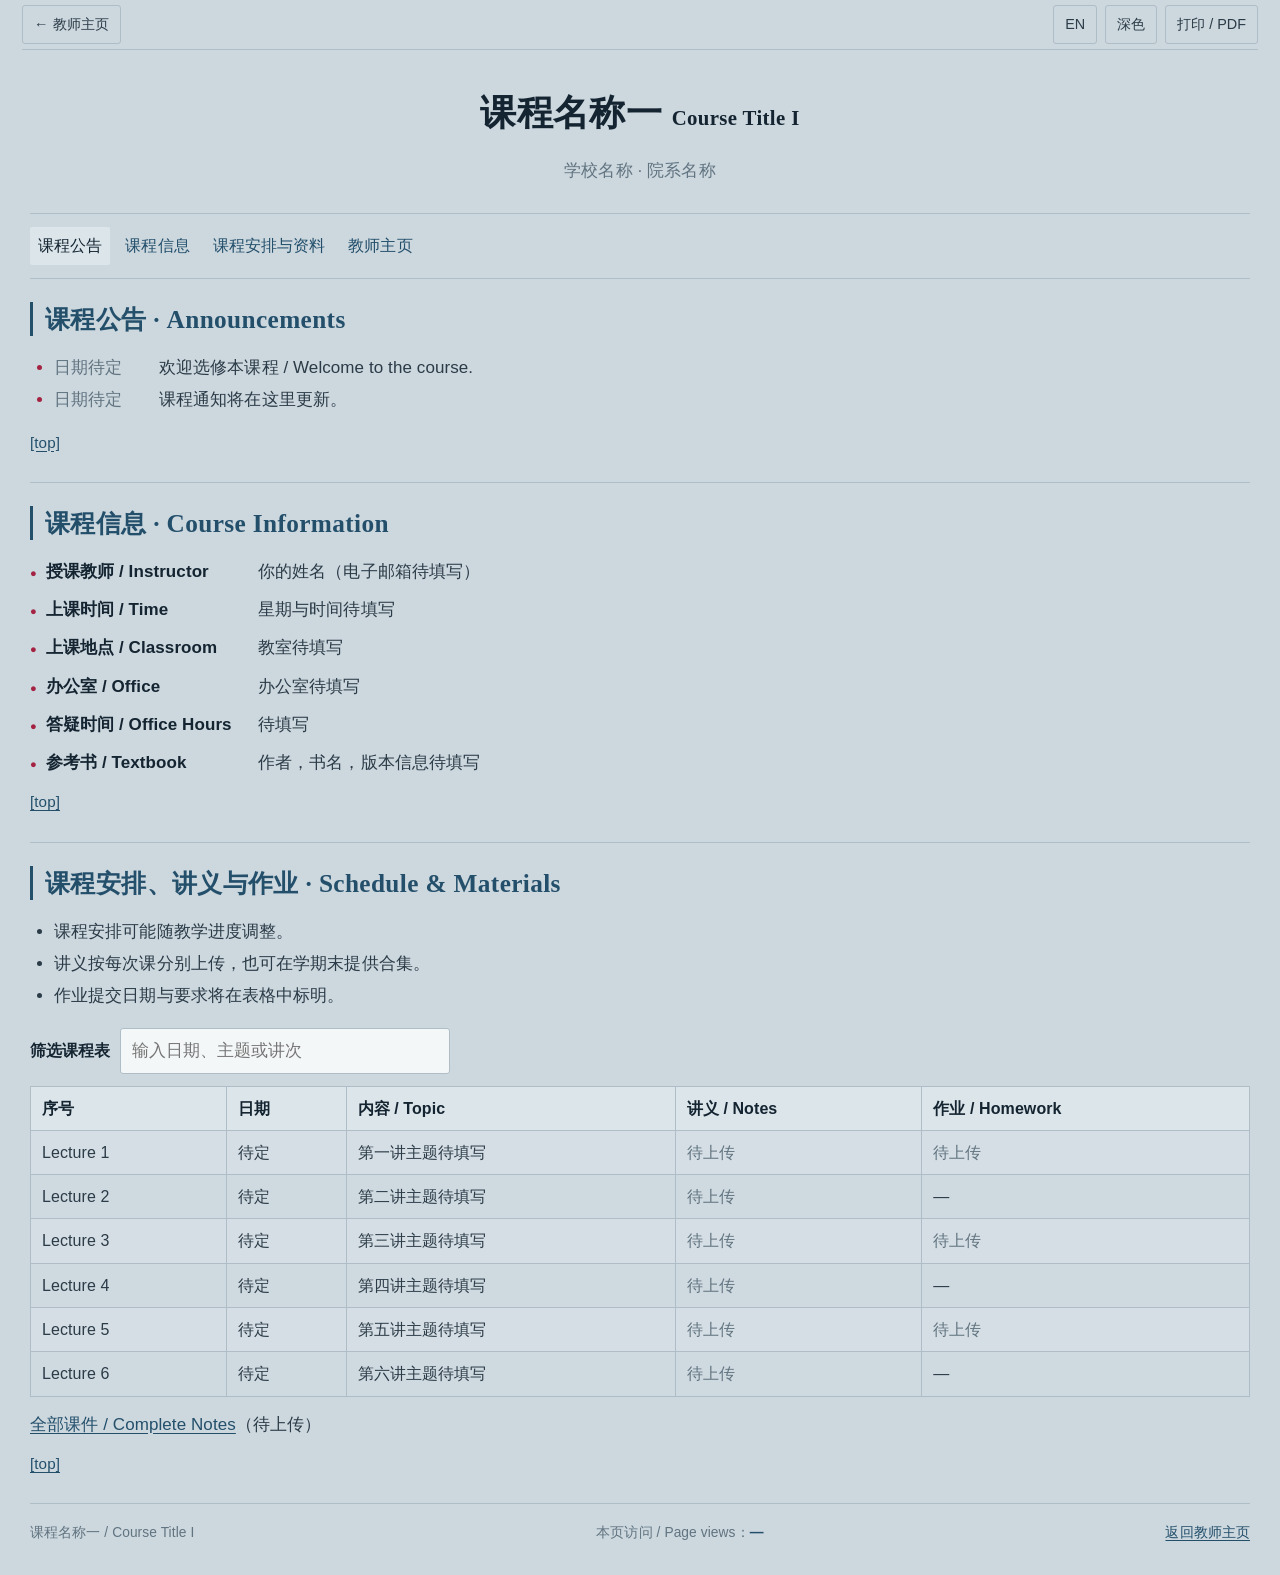
==== course-01.html @ 05a1bcad "Add academic and teaching website" ====
<!doctype html>
<html lang="zh-CN">
<head>
  <meta charset="utf-8">
  <meta name="viewport" content="width=device-width, initial-scale=1">
  <meta name="description" content="课程一：课程公告、课程信息、讲义与作业。">
  <title>课程名称一｜课程主页</title>
  <link rel="stylesheet" href="style.css">
  <link rel="icon" type="image/svg+xml" href="data:image/svg+xml,%3Csvg xmlns='http://www.w3.org/2000/svg' viewBox='0 0 32 32'%3E%3Crect width='32' height='32' rx='4' fill='%23365f7a'/%3E%3Ctext x='16' y='23' text-anchor='middle' font-size='23' fill='white'%3E课%3C/text%3E%3C/svg%3E">
  <script src="https://cdn.busuanzi.cc/busuanzi/3.6.9/busuanzi.min.js" defer></script>
  <script src="site.js" defer></script>
</head>
<body>
  <a class="skip" href="#main">跳转至正文</a>
  <main class="site course-site" id="main">
    <div class="utility-bar" aria-label="页面工具">
      <a class="utility-home" href="index.html#teaching">← <span data-zh="教师主页" data-en="Faculty home">教师主页</span></a>
      <span class="utility-spacer"></span>
      <button type="button" data-action="language" aria-label="切换中英文">EN</button>
      <button type="button" data-action="theme" aria-label="切换深浅主题">深色</button>
      <button type="button" data-action="print" data-zh="打印 / PDF" data-en="Print / PDF">打印 / PDF</button>
    </div>
    <header class="course-header" id="top">
      <h1>课程名称一 <span>Course Title I</span></h1>
      <h2>学校名称 · 院系名称</h2>
    </header>

    <nav class="course-nav" aria-label="课程导航" data-section-nav>
      <a href="#announcements" data-zh="课程公告" data-en="Announcements">课程公告</a>
      <a href="#information" data-zh="课程信息" data-en="Course Information">课程信息</a>
      <a href="#schedule" data-zh="课程安排与资料" data-en="Schedule & Materials">课程安排与资料</a>
      <a href="index.html#teaching" data-zh="教师主页" data-en="Faculty Home">教师主页</a>
    </nav>

    <section class="course-section" id="announcements">
      <h2 data-zh="课程公告 · Announcements" data-en="Announcements">课程公告 <span>Announcements</span></h2>
      <ul class="notice-list">
        <li><time>日期待定</time>欢迎选修本课程 / Welcome to the course.</li>
        <li><time>日期待定</time>课程通知将在这里更新。</li>
      </ul>
      <a class="top-link" href="#top">[top]</a>
    </section>

    <section class="course-section" id="information">
      <h2 data-zh="课程信息 · Course Information" data-en="Course Information">课程信息 <span>Course Information</span></h2>
      <dl class="course-info">
        <div><dt>授课教师 / Instructor</dt><dd>你的姓名（电子邮箱待填写）</dd></div>
        <div><dt>上课时间 / Time</dt><dd>星期与时间待填写</dd></div>
        <div><dt>上课地点 / Classroom</dt><dd>教室待填写</dd></div>
        <div><dt>办公室 / Office</dt><dd>办公室待填写</dd></div>
        <div><dt>答疑时间 / Office Hours</dt><dd>待填写</dd></div>
        <div><dt>参考书 / Textbook</dt><dd>作者，书名，版本信息待填写</dd></div>
      </dl>
      <a class="top-link" href="#top">[top]</a>
    </section>

    <section class="course-section" id="schedule">
      <h2 data-zh="课程安排、讲义与作业 · Schedule & Materials" data-en="Schedule, Notes & Assignments">课程安排、讲义与作业 <span>Schedule, Notes &amp; Assignments</span></h2>
      <ul class="course-notes">
        <li>课程安排可能随教学进度调整。</li>
        <li>讲义按每次课分别上传，也可在学期末提供合集。</li>
        <li>作业提交日期与要求将在表格中标明。</li>
      </ul>
      <div class="schedule-tools">
        <label for="course-filter-1" data-zh="筛选课程表" data-en="Filter schedule">筛选课程表</label>
        <input id="course-filter-1" type="search" data-course-filter placeholder="输入日期、主题或讲次" aria-label="筛选课程表">
        <span class="filter-count" data-filter-count aria-live="polite"></span>
      </div>
      <div class="table-wrap">
        <table>
          <thead><tr><th>序号</th><th>日期</th><th>内容 / Topic</th><th>讲义 / Notes</th><th>作业 / Homework</th></tr></thead>
          <tbody>
            <tr><td>Lecture 1</td><td>待定</td><td>第一讲主题待填写</td><td><span>待上传</span></td><td><span>待上传</span></td></tr>
            <tr><td>Lecture 2</td><td>待定</td><td>第二讲主题待填写</td><td><span>待上传</span></td><td>—</td></tr>
            <tr><td>Lecture 3</td><td>待定</td><td>第三讲主题待填写</td><td><span>待上传</span></td><td><span>待上传</span></td></tr>
            <tr><td>Lecture 4</td><td>待定</td><td>第四讲主题待填写</td><td><span>待上传</span></td><td>—</td></tr>
            <tr><td>Lecture 5</td><td>待定</td><td>第五讲主题待填写</td><td><span>待上传</span></td><td><span>待上传</span></td></tr>
            <tr><td>Lecture 6</td><td>待定</td><td>第六讲主题待填写</td><td><span>待上传</span></td><td>—</td></tr>
          </tbody>
        </table>
      </div>
      <p class="course-download"><a href="#schedule">全部课件 / Complete Notes</a>（待上传）</p>
      <a class="top-link" href="#top">[top]</a>
    </section>

    <footer>
      <span>课程名称一 / Course Title I</span>
      <span class="visitor-count" id="busuanzi_container_page_pv">本页访问 / Page views：<strong id="busuanzi_page_pv">—</strong></span>
      <a href="index.html#teaching">返回教师主页</a>
    </footer>
  </main>
  <button class="back-to-top" type="button" data-action="top" aria-label="回到顶部">↑</button>
</body>
</html>
---- style.css ----
:root {
  --paper: #ccd7de;
  --surface: #eaf0f3;
  --ink: #142431;
  --text: #2b3b47;
  --muted: #617480;
  --line: #aebdc6;
  --accent: #234f6b;
  --soft: #dbe5ea;
  --white: #f4f7f8;
  --shadow: 0 18px 48px rgba(24, 47, 63, .18);
  --sans: -apple-system, BlinkMacSystemFont, "Segoe UI", "Helvetica Neue", "PingFang SC", "Hiragino Sans GB", "Microsoft YaHei", Arial, sans-serif;
  --display: "Iowan Old Style", Charter, Georgia, "Times New Roman", "Songti SC", STSong, SimSun, serif;
}

html[data-theme="dark"] {
  --paper: #101a22;
  --surface: rgba(25, 39, 49, .92);
  --ink: #edf5f8;
  --text: #d4e0e6;
  --muted: #9eb1bd;
  --line: #405663;
  --accent: #8ac0dc;
  --soft: #253945;
  --white: #1e303b;
  --shadow: 0 18px 50px rgba(0, 0, 0, .28);
  color-scheme: dark;
}

* { box-sizing: border-box; }
html { scroll-behavior: smooth; scroll-padding-top: 22px; }
body {
  margin: 0;
  background: var(--paper);
  color: var(--text);
  font-family: var(--sans);
  font-size: 1.0625rem;
  line-height: 1.72;
  letter-spacing: .005em;
  -webkit-font-smoothing: antialiased;
  text-rendering: optimizeLegibility;
}
html[data-theme="dark"] body { background: var(--paper); }
a { color: var(--accent); text-decoration: underline; text-underline-offset: 3px; }
a:hover { color: #9d3b50; }
a:focus-visible { outline: 2px solid #8a2f3e; outline-offset: 4px; }
h1, h2, h3, p, dl, dd { margin: 0; }
.skip { position: fixed; top: -60px; left: 18px; background: white; padding: 8px; z-index: 20; }
.skip:focus { top: 10px; }
.site {
  width: min(1160px, calc(100% - 64px));
  margin: 0 auto;
  padding: 0 0 30px;
  background: transparent;
}

.utility-bar {
  min-height: 50px;
  display: flex;
  align-items: center;
  gap: 8px;
  margin: 0 -8px;
  border-bottom: 1px solid var(--line);
  color: var(--muted);
  font-size: .9rem;
}
.utility-label { margin-right: auto; padding-left: 8px; letter-spacing: .05em; }
.utility-spacer { flex: 1; }
.utility-bar button,
.utility-home {
  min-height: 34px;
  padding: 6px 11px;
  border: 1px solid var(--line);
  border-radius: 3px;
  background: transparent;
  color: var(--text);
  font: inherit;
  text-decoration: none;
  cursor: pointer;
}
.utility-bar button:hover,
.utility-home:hover { background: var(--soft); color: var(--accent); }

.profile-header {
  min-height: 320px;
  display: grid;
  grid-template-columns: 220px minmax(0, 1fr);
  gap: 34px;
  align-items: center;
  padding: 34px 0 38px;
  border-bottom: 1px solid var(--line);
}
.profile-photo {
  width: 220px;
  height: 285px;
  display: flex;
  flex-direction: column;
  align-items: center;
  justify-content: center;
  background: linear-gradient(145deg, var(--soft), var(--white));
  border: 1px solid var(--line);
  color: var(--muted);
}
.profile-photo span { font: 600 1.25rem/1.6 var(--display); letter-spacing: .08em; }
.profile-photo small { font-size: .82rem; }
.profile-copy h1 { color: var(--accent); font-family: var(--display); font-size: 2.35rem; font-weight: 700; line-height: 1.35; letter-spacing: .02em; }
.profile-copy h1 span { margin-left: 15px; padding: 4px 10px; background: var(--soft); color: var(--ink); font-family: var(--display); font-size: 1.45rem; font-weight: 500; line-height: 1.5; letter-spacing: .01em; }
.position { margin: 14px 0 12px; color: var(--ink); font-size: 1.2rem; font-weight: 700; }
address { font-style: normal; line-height: 1.5; }

.page-nav {
  display: flex;
  flex-wrap: wrap;
  gap: 8px 25px;
  padding: 13px 0;
  border-bottom: 1px solid var(--line);
  font-size: 1rem;
}
.page-nav a, .course-nav a {
  padding: 5px 8px;
  border-radius: 2px;
  text-decoration: none;
}
.page-nav a:hover, .course-nav a:hover,
.page-nav a.active, .course-nav a.active { background: var(--soft); color: var(--ink); }
.home-section, .course-section { padding: 23px 0 25px; border-bottom: 1px solid var(--line); }
.home-section h2, .course-section h2 {
  margin-bottom: 17px;
  color: var(--accent);
  font-family: var(--display);
  font-size: 1.58rem;
  letter-spacing: .015em;
  line-height: 1.35;
  padding-left: 12px;
  border-left: 3px solid var(--accent);
}
.home-section h2 span, .course-section h2 span { color: var(--muted); font-size: 1.02rem; font-weight: 500; }
.group { margin-bottom: 16px; }
.group:last-child { margin-bottom: 0; }
.group h3 { margin-bottom: 6px; color: var(--ink); font-family: var(--display); font-size: 1.16rem; font-weight: 650; letter-spacing: .005em; }
.group h3 span { color: var(--muted); font-weight: 400; }
ul { margin: 0; padding-left: 39px; }
li { margin: 3px 0; }
.year { display: inline-block; min-width: 112px; color: var(--muted); font-variant-numeric: tabular-nums; }
.course-list a { font-weight: 600; }
.inline-links { display: flex; flex-wrap: wrap; gap: 6px 26px; padding-left: 20px; }

footer {
  display: flex;
  flex-wrap: wrap;
  justify-content: space-between;
  gap: 8px 20px;
  padding-top: 17px;
  color: var(--muted);
  font-size: .86rem;
}
.visitor-count strong { color: var(--accent); font-weight: 700; font-variant-numeric: tabular-nums; }

.course-site { width: min(1220px, calc(100% - 44px)); }
.course-header { padding: 32px 0 28px; text-align: center; border-bottom: 1px solid var(--line); }
.course-header h1 { color: var(--ink); font-family: var(--display); font-size: 2.28rem; letter-spacing: .01em; }
.course-header h1 span { font-size: 1.3rem; font-weight: 600; }
.course-header h2 { margin-top: 11px; color: var(--muted); font-family: var(--sans); font-size: 1.08rem; font-weight: 500; }
.course-nav { display: flex; flex-wrap: wrap; gap: 7px; padding: 13px 0; border-bottom: 1px solid var(--line); font-size: 1rem; }
.course-section { position: relative; }
.notice-list, .course-notes { padding-left: 24px; }
.notice-list li::marker, .course-info dt::before { color: #a42343; }
.notice-list time { display: inline-block; min-width: 105px; color: var(--muted); }
.course-info { display: grid; gap: 9px; }
.course-info div { display: grid; grid-template-columns: 210px minmax(0, 1fr); gap: 18px; }
.course-info dt { color: var(--ink); font-weight: 700; }
.course-info dt::before { content: "●"; margin-right: 9px; font-size: .7rem; }
.top-link { display: inline-block; margin-top: 12px; font-size: .95rem; }
.course-notes { margin-bottom: 18px; }
.schedule-tools { display: flex; align-items: center; gap: 10px; margin: 16px 0 12px; }
.schedule-tools label { color: var(--ink); font-weight: 700; font-size: .98rem; }
.schedule-tools input {
  width: min(330px, 100%);
  min-height: 38px;
  padding: 7px 11px;
  border: 1px solid var(--line);
  border-radius: 3px;
  background: var(--white);
  color: var(--text);
  font: inherit;
}
.schedule-tools input:focus { outline: 2px solid var(--accent); outline-offset: 2px; }
.filter-count { color: var(--muted); font-size: .9rem; }
.table-wrap { width: 100%; overflow-x: auto; border: 1px solid var(--line); background: rgba(255,255,255,.18); }
table { width: 100%; min-width: 760px; border-collapse: collapse; font-size: 1rem; line-height: 1.58; }
th, td { padding: 9px 11px; border-right: 1px solid var(--line); border-bottom: 1px solid var(--line); text-align: left; vertical-align: top; }
th:last-child, td:last-child { border-right: 0; }
tbody tr:last-child td { border-bottom: 0; }
th { background: var(--soft); color: var(--ink); }
tbody tr:nth-child(even) { background: rgba(126, 157, 174, .07); }
tbody tr:hover { background: rgba(80, 130, 158, .12); }
td span { color: var(--muted); }
.course-download { margin-top: 13px; }

.back-to-top {
  position: fixed;
  right: 22px;
  bottom: 22px;
  width: 42px;
  height: 42px;
  border: 1px solid var(--line);
  border-radius: 50%;
  background: var(--surface);
  color: var(--accent);
  box-shadow: 0 5px 18px rgba(20, 48, 64, .18);
  font-size: 1.2rem;
  cursor: pointer;
  opacity: 0;
  visibility: hidden;
  transform: translateY(6px);
  transition: opacity .18s ease, transform .18s ease, visibility .18s;
}
.back-to-top.visible { opacity: 1; visibility: visible; transform: translateY(0); }

@media (max-width: 700px) {
  .site { width: min(100% - 36px, 1120px); margin: 0 auto; padding: 0 0 26px; }
  .profile-header { grid-template-columns: 125px minmax(0, 1fr); gap: 22px; min-height: 0; padding-bottom: 28px; }
  .profile-photo { width: 125px; height: 165px; }
  .profile-copy h1 { font-size: 1.65rem; }
  .profile-copy h1 span { display: block; width: fit-content; margin: 5px 0 0; padding: 2px 6px; font-size: 1.05rem; }
  .position { margin: 9px 0 7px; font-size: 1.08rem; }
  address { font-size: .95rem; }
  .year { min-width: 96px; }
  .course-info div { grid-template-columns: 175px minmax(0, 1fr); }
  .schedule-tools { align-items: flex-start; flex-wrap: wrap; }
}

@media (max-width: 480px) {
  .site { width: min(100% - 28px, 1120px); margin: 0 auto; padding: 0 0 24px; }
  .profile-header { grid-template-columns: 1fr; }
  .profile-photo { display: none; }
  .profile-copy h1 span { display: inline; margin-left: 8px; background: transparent; padding: 0; }
  .page-nav { gap: 6px 16px; }
  .home-section h2, .course-section h2 { font-size: 1.35rem; }
  .year { display: block; min-width: 0; font-size: .9rem; }
  ul { padding-left: 23px; }
  .inline-links { display: block; }
  .course-header h1 { font-size: 1.68rem; }
  .course-header h1 span { display: block; margin-top: 4px; font-size: 1.08rem; }
  .course-info div { grid-template-columns: 1fr; gap: 2px; }
  footer .visitor-count { order: 3; width: 100%; }
  .utility-label { display: none; }
  .utility-bar { margin: 0; }
  .utility-bar button, .utility-home { padding-inline: 8px; }
  .back-to-top { right: 14px; bottom: 14px; }
}

@media (prefers-reduced-motion: reduce) { html { scroll-behavior: auto; } }
@media print {
  body { background: white; }
  .site { width: 100%; margin: 0; padding: 0; border: 0; box-shadow: none; background: white; }
  .utility-bar, .page-nav, .course-nav, .top-link, footer a, .back-to-top, .schedule-tools { display: none; }
  .home-section, .course-section, tr { break-inside: avoid; }
}
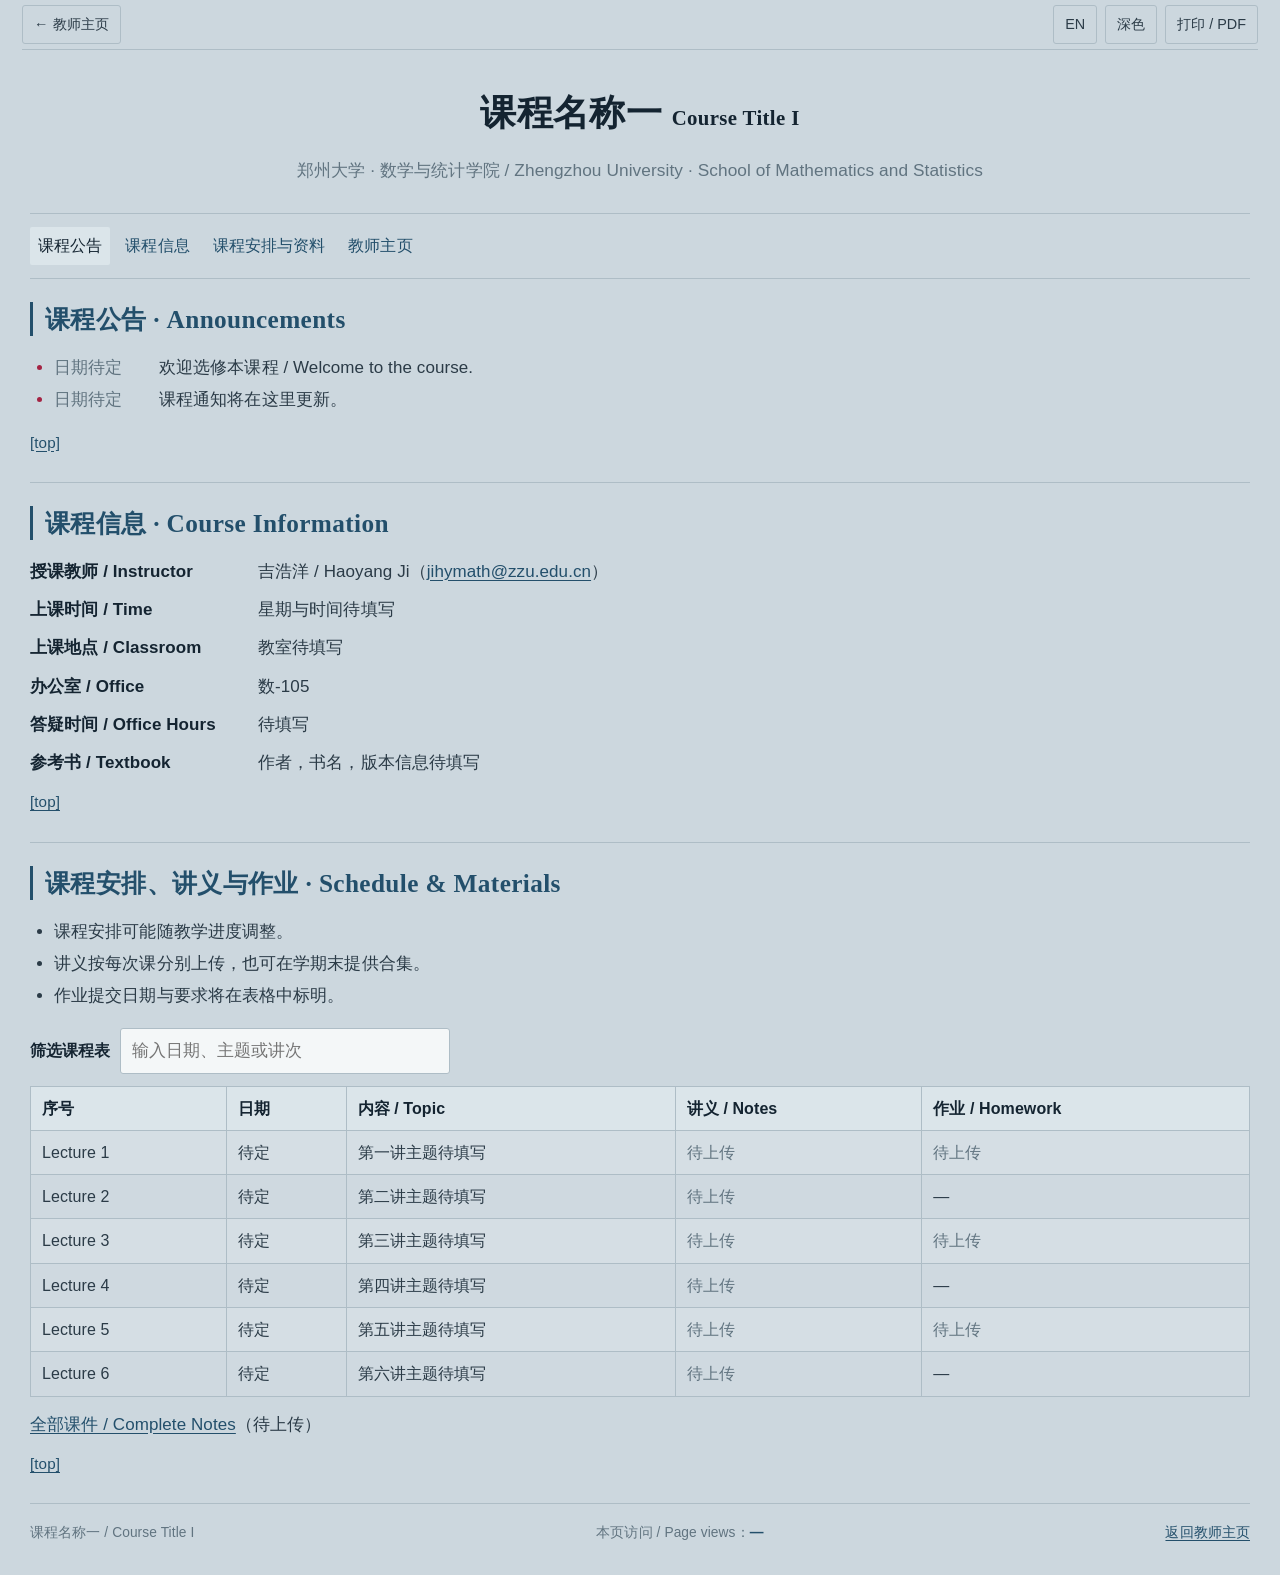
==== commit 9450bb00: "Update academic homepage and course pages" ====
--- a/course-01.html
+++ b/course-01.html
@@ -5,7 +5,7 @@
   <meta name="viewport" content="width=device-width, initial-scale=1">
   <meta name="description" content="课程一：课程公告、课程信息、讲义与作业。">
   <title>课程名称一｜课程主页</title>
-  <link rel="stylesheet" href="style.css">
+  <link rel="stylesheet" href="style.css?v=20260922-course-info">
   <link rel="icon" type="image/svg+xml" href="data:image/svg+xml,%3Csvg xmlns='http://www.w3.org/2000/svg' viewBox='0 0 32 32'%3E%3Crect width='32' height='32' rx='4' fill='%23365f7a'/%3E%3Ctext x='16' y='23' text-anchor='middle' font-size='23' fill='white'%3E课%3C/text%3E%3C/svg%3E">
   <script src="https://cdn.busuanzi.cc/busuanzi/3.6.9/busuanzi.min.js" defer></script>
   <script src="site.js" defer></script>
@@ -22,7 +22,7 @@
     </div>
     <header class="course-header" id="top">
       <h1>课程名称一 <span>Course Title I</span></h1>
-      <h2>学校名称 · 院系名称</h2>
+      <h2>郑州大学 · 数学与统计学院 / Zhengzhou University · School of Mathematics and Statistics</h2>
     </header>
 
     <nav class="course-nav" aria-label="课程导航" data-section-nav>
@@ -44,10 +44,10 @@
     <section class="course-section" id="information">
       <h2 data-zh="课程信息 · Course Information" data-en="Course Information">课程信息 <span>Course Information</span></h2>
       <dl class="course-info">
-        <div><dt>授课教师 / Instructor</dt><dd>你的姓名（电子邮箱待填写）</dd></div>
+        <div><dt>授课教师 / Instructor</dt><dd>吉浩洋 / Haoyang Ji（<a href="mailto:jihymath@zzu.edu.cn">jihymath@zzu.edu.cn</a>）</dd></div>
         <div><dt>上课时间 / Time</dt><dd>星期与时间待填写</dd></div>
         <div><dt>上课地点 / Classroom</dt><dd>教室待填写</dd></div>
-        <div><dt>办公室 / Office</dt><dd>办公室待填写</dd></div>
+        <div><dt>办公室 / Office</dt><dd>数-105</dd></div>
         <div><dt>答疑时间 / Office Hours</dt><dd>待填写</dd></div>
         <div><dt>参考书 / Textbook</dt><dd>作者，书名，版本信息待填写</dd></div>
       </dl>
--- a/style.css
+++ b/style.css
@@ -93,16 +93,10 @@
 .profile-photo {
   width: 220px;
   height: 285px;
-  display: flex;
-  flex-direction: column;
-  align-items: center;
-  justify-content: center;
-  background: linear-gradient(145deg, var(--soft), var(--white));
-  border: 1px solid var(--line);
-  color: var(--muted);
-}
-.profile-photo span { font: 600 1.25rem/1.6 var(--display); letter-spacing: .08em; }
-.profile-photo small { font-size: .82rem; }
+  overflow: hidden;
+  border: 1px solid var(--line);
+}
+.profile-photo img { display: block; width: 100%; height: 100%; object-fit: cover; transform: scale(1.8); transform-origin: 50% 70%; }
 .profile-copy h1 { color: var(--accent); font-family: var(--display); font-size: 2.35rem; font-weight: 700; line-height: 1.35; letter-spacing: .02em; }
 .profile-copy h1 span { margin-left: 15px; padding: 4px 10px; background: var(--soft); color: var(--ink); font-family: var(--display); font-size: 1.45rem; font-weight: 500; line-height: 1.5; letter-spacing: .01em; }
 .position { margin: 14px 0 12px; color: var(--ink); font-size: 1.2rem; font-weight: 700; }
@@ -139,9 +133,10 @@
 .group:last-child { margin-bottom: 0; }
 .group h3 { margin-bottom: 6px; color: var(--ink); font-family: var(--display); font-size: 1.16rem; font-weight: 650; letter-spacing: .005em; }
 .group h3 span { color: var(--muted); font-weight: 400; }
+.publication-subhead { margin: 10px 0 4px; color: var(--muted); font: 600 .96rem/1.5 var(--sans); }
 ul { margin: 0; padding-left: 39px; }
 li { margin: 3px 0; }
-.year { display: inline-block; min-width: 112px; color: var(--muted); font-variant-numeric: tabular-nums; }
+.year { display: inline-block; min-width: 72px; margin-right: 8px; color: var(--muted); font-variant-numeric: tabular-nums; white-space: nowrap; }
 .course-list a { font-weight: 600; }
 .inline-links { display: flex; flex-wrap: wrap; gap: 6px 26px; padding-left: 20px; }
 
@@ -164,12 +159,11 @@
 .course-nav { display: flex; flex-wrap: wrap; gap: 7px; padding: 13px 0; border-bottom: 1px solid var(--line); font-size: 1rem; }
 .course-section { position: relative; }
 .notice-list, .course-notes { padding-left: 24px; }
-.notice-list li::marker, .course-info dt::before { color: #a42343; }
+.notice-list li::marker { color: #a42343; }
 .notice-list time { display: inline-block; min-width: 105px; color: var(--muted); }
 .course-info { display: grid; gap: 9px; }
 .course-info div { display: grid; grid-template-columns: 210px minmax(0, 1fr); gap: 18px; }
 .course-info dt { color: var(--ink); font-weight: 700; }
-.course-info dt::before { content: "●"; margin-right: 9px; font-size: .7rem; }
 .top-link { display: inline-block; margin-top: 12px; font-size: .95rem; }
 .course-notes { margin-bottom: 18px; }
 .schedule-tools { display: flex; align-items: center; gap: 10px; margin: 16px 0 12px; }
@@ -196,6 +190,11 @@
 tbody tr:hover { background: rgba(80, 130, 158, .12); }
 td span { color: var(--muted); }
 .course-download { margin-top: 13px; }
+.course-section > h3 { margin: 19px 0 8px; color: var(--ink); font-family: var(--display); font-size: 1.16rem; }
+.chapter-list { display: grid; grid-template-columns: repeat(2, minmax(0, 1fr)); gap: 5px 28px; margin: 0; padding-left: 29px; }
+.chapter-list li { padding-left: 2px; }
+.chapter-list li::marker { color: var(--muted); font-variant-numeric: tabular-nums; }
+.chapter-list span { display: block; color: var(--muted); font-size: .88rem; line-height: 1.45; }
 
 .back-to-top {
   position: fixed;
@@ -218,6 +217,7 @@
 .back-to-top.visible { opacity: 1; visibility: visible; transform: translateY(0); }
 
 @media (max-width: 700px) {
+  .chapter-list { grid-template-columns: 1fr; }
   .site { width: min(100% - 36px, 1120px); margin: 0 auto; padding: 0 0 26px; }
   .profile-header { grid-template-columns: 125px minmax(0, 1fr); gap: 22px; min-height: 0; padding-bottom: 28px; }
   .profile-photo { width: 125px; height: 165px; }
@@ -225,7 +225,7 @@
   .profile-copy h1 span { display: block; width: fit-content; margin: 5px 0 0; padding: 2px 6px; font-size: 1.05rem; }
   .position { margin: 9px 0 7px; font-size: 1.08rem; }
   address { font-size: .95rem; }
-  .year { min-width: 96px; }
+  .year { min-width: 72px; }
   .course-info div { grid-template-columns: 175px minmax(0, 1fr); }
   .schedule-tools { align-items: flex-start; flex-wrap: wrap; }
 }
@@ -233,11 +233,11 @@
 @media (max-width: 480px) {
   .site { width: min(100% - 28px, 1120px); margin: 0 auto; padding: 0 0 24px; }
   .profile-header { grid-template-columns: 1fr; }
-  .profile-photo { display: none; }
+  .profile-photo { width: 150px; height: 195px; }
   .profile-copy h1 span { display: inline; margin-left: 8px; background: transparent; padding: 0; }
   .page-nav { gap: 6px 16px; }
   .home-section h2, .course-section h2 { font-size: 1.35rem; }
-  .year { display: block; min-width: 0; font-size: .9rem; }
+  .year { display: block; min-width: 0; margin-right: 0; font-size: .9rem; }
   ul { padding-left: 23px; }
   .inline-links { display: block; }
   .course-header h1 { font-size: 1.68rem; }
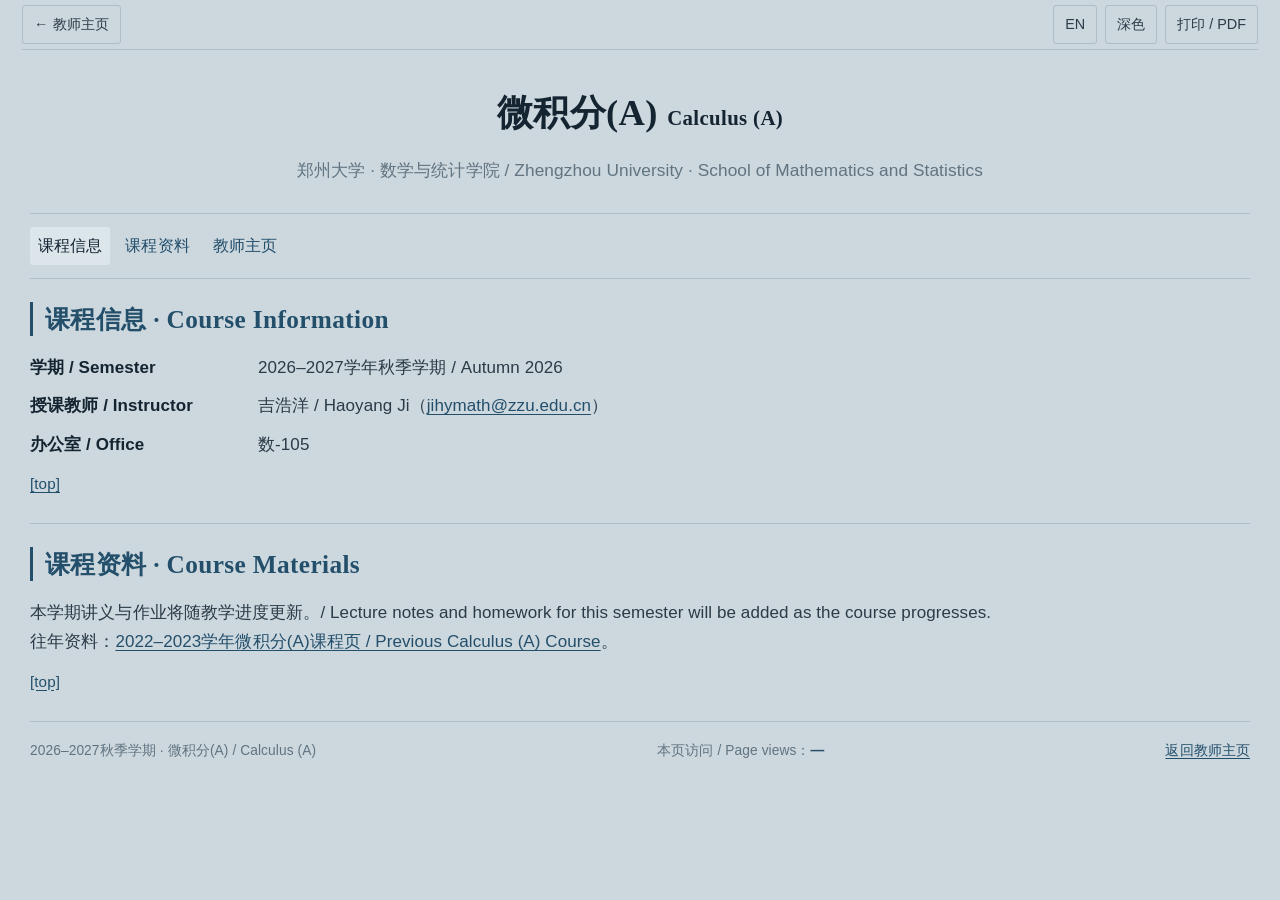
==== commit 4954ef1b: "Set autumn 2026 Calculus A as current course" ====
--- a/course-01.html
+++ b/course-01.html
@@ -3,8 +3,8 @@
 <head>
   <meta charset="utf-8">
   <meta name="viewport" content="width=device-width, initial-scale=1">
-  <meta name="description" content="课程一：课程公告、课程信息、讲义与作业。">
-  <title>课程名称一｜课程主页</title>
+  <meta name="description" content="2026–2027学年秋季学期微积分(A)：课程信息与教学资料。">
+  <title>微积分(A)｜2026–2027秋季学期</title>
   <link rel="stylesheet" href="style.css?v=20260922-course-info">
   <link rel="icon" type="image/svg+xml" href="data:image/svg+xml,%3Csvg xmlns='http://www.w3.org/2000/svg' viewBox='0 0 32 32'%3E%3Crect width='32' height='32' rx='4' fill='%23365f7a'/%3E%3Ctext x='16' y='23' text-anchor='middle' font-size='23' fill='white'%3E课%3C/text%3E%3C/svg%3E">
   <script src="https://cdn.busuanzi.cc/busuanzi/3.6.9/busuanzi.min.js" defer></script>
@@ -21,70 +21,35 @@
       <button type="button" data-action="print" data-zh="打印 / PDF" data-en="Print / PDF">打印 / PDF</button>
     </div>
     <header class="course-header" id="top">
-      <h1>课程名称一 <span>Course Title I</span></h1>
+      <h1>微积分(A) <span>Calculus (A)</span></h1>
       <h2>郑州大学 · 数学与统计学院 / Zhengzhou University · School of Mathematics and Statistics</h2>
     </header>
 
     <nav class="course-nav" aria-label="课程导航" data-section-nav>
-      <a href="#announcements" data-zh="课程公告" data-en="Announcements">课程公告</a>
       <a href="#information" data-zh="课程信息" data-en="Course Information">课程信息</a>
-      <a href="#schedule" data-zh="课程安排与资料" data-en="Schedule & Materials">课程安排与资料</a>
+      <a href="#materials" data-zh="课程资料" data-en="Course Materials">课程资料</a>
       <a href="index.html#teaching" data-zh="教师主页" data-en="Faculty Home">教师主页</a>
     </nav>
-
-    <section class="course-section" id="announcements">
-      <h2 data-zh="课程公告 · Announcements" data-en="Announcements">课程公告 <span>Announcements</span></h2>
-      <ul class="notice-list">
-        <li><time>日期待定</time>欢迎选修本课程 / Welcome to the course.</li>
-        <li><time>日期待定</time>课程通知将在这里更新。</li>
-      </ul>
-      <a class="top-link" href="#top">[top]</a>
-    </section>
 
     <section class="course-section" id="information">
       <h2 data-zh="课程信息 · Course Information" data-en="Course Information">课程信息 <span>Course Information</span></h2>
       <dl class="course-info">
+        <div><dt>学期 / Semester</dt><dd>2026–2027学年秋季学期 / Autumn 2026</dd></div>
         <div><dt>授课教师 / Instructor</dt><dd>吉浩洋 / Haoyang Ji（<a href="mailto:jihymath@zzu.edu.cn">jihymath@zzu.edu.cn</a>）</dd></div>
-        <div><dt>上课时间 / Time</dt><dd>星期与时间待填写</dd></div>
-        <div><dt>上课地点 / Classroom</dt><dd>教室待填写</dd></div>
         <div><dt>办公室 / Office</dt><dd>数-105</dd></div>
-        <div><dt>答疑时间 / Office Hours</dt><dd>待填写</dd></div>
-        <div><dt>参考书 / Textbook</dt><dd>作者，书名，版本信息待填写</dd></div>
       </dl>
       <a class="top-link" href="#top">[top]</a>
     </section>
 
-    <section class="course-section" id="schedule">
-      <h2 data-zh="课程安排、讲义与作业 · Schedule & Materials" data-en="Schedule, Notes & Assignments">课程安排、讲义与作业 <span>Schedule, Notes &amp; Assignments</span></h2>
-      <ul class="course-notes">
-        <li>课程安排可能随教学进度调整。</li>
-        <li>讲义按每次课分别上传，也可在学期末提供合集。</li>
-        <li>作业提交日期与要求将在表格中标明。</li>
-      </ul>
-      <div class="schedule-tools">
-        <label for="course-filter-1" data-zh="筛选课程表" data-en="Filter schedule">筛选课程表</label>
-        <input id="course-filter-1" type="search" data-course-filter placeholder="输入日期、主题或讲次" aria-label="筛选课程表">
-        <span class="filter-count" data-filter-count aria-live="polite"></span>
-      </div>
-      <div class="table-wrap">
-        <table>
-          <thead><tr><th>序号</th><th>日期</th><th>内容 / Topic</th><th>讲义 / Notes</th><th>作业 / Homework</th></tr></thead>
-          <tbody>
-            <tr><td>Lecture 1</td><td>待定</td><td>第一讲主题待填写</td><td><span>待上传</span></td><td><span>待上传</span></td></tr>
-            <tr><td>Lecture 2</td><td>待定</td><td>第二讲主题待填写</td><td><span>待上传</span></td><td>—</td></tr>
-            <tr><td>Lecture 3</td><td>待定</td><td>第三讲主题待填写</td><td><span>待上传</span></td><td><span>待上传</span></td></tr>
-            <tr><td>Lecture 4</td><td>待定</td><td>第四讲主题待填写</td><td><span>待上传</span></td><td>—</td></tr>
-            <tr><td>Lecture 5</td><td>待定</td><td>第五讲主题待填写</td><td><span>待上传</span></td><td><span>待上传</span></td></tr>
-            <tr><td>Lecture 6</td><td>待定</td><td>第六讲主题待填写</td><td><span>待上传</span></td><td>—</td></tr>
-          </tbody>
-        </table>
-      </div>
-      <p class="course-download"><a href="#schedule">全部课件 / Complete Notes</a>（待上传）</p>
+    <section class="course-section" id="materials">
+      <h2 data-zh="课程资料 · Course Materials" data-en="Course Materials">课程资料 <span>Course Materials</span></h2>
+      <p>本学期讲义与作业将随教学进度更新。/ Lecture notes and homework for this semester will be added as the course progresses.</p>
+      <p>往年资料：<a href="course-03.html">2022–2023学年微积分(A)课程页 / Previous Calculus (A) Course</a>。</p>
       <a class="top-link" href="#top">[top]</a>
     </section>
 
     <footer>
-      <span>课程名称一 / Course Title I</span>
+      <span>2026–2027秋季学期 · 微积分(A) / Calculus (A)</span>
       <span class="visitor-count" id="busuanzi_container_page_pv">本页访问 / Page views：<strong id="busuanzi_page_pv">—</strong></span>
       <a href="index.html#teaching">返回教师主页</a>
     </footer>
--- a/style.css
+++ b/style.css
@@ -134,9 +134,15 @@
 .group h3 { margin-bottom: 6px; color: var(--ink); font-family: var(--display); font-size: 1.16rem; font-weight: 650; letter-spacing: .005em; }
 .group h3 span { color: var(--muted); font-weight: 400; }
 .publication-subhead { margin: 10px 0 4px; color: var(--muted); font: 600 .96rem/1.5 var(--sans); }
+.publication-row { display: grid; grid-template-columns: 72px minmax(0, 1fr); column-gap: 8px; }
+.publication-list .year { min-width: 0; margin-right: 0; }
+.employment-row { display: grid; grid-template-columns: 150px minmax(0, 1fr); column-gap: 8px; }
+.employment-row .year { min-width: 0; margin-right: 0; }
 ul { margin: 0; padding-left: 39px; }
 li { margin: 3px 0; }
 .year { display: inline-block; min-width: 72px; margin-right: 8px; color: var(--muted); font-variant-numeric: tabular-nums; white-space: nowrap; }
+.course-list li { display: grid; grid-template-columns: 13ch minmax(0, 1fr); column-gap: 8px; }
+.course-list .year { min-width: 0; margin-right: 0; }
 .course-list a { font-weight: 600; }
 .inline-links { display: flex; flex-wrap: wrap; gap: 6px 26px; padding-left: 20px; }
 
@@ -163,7 +169,14 @@
 .notice-list time { display: inline-block; min-width: 105px; color: var(--muted); }
 .course-info { display: grid; gap: 9px; }
 .course-info div { display: grid; grid-template-columns: 210px minmax(0, 1fr); gap: 18px; }
+.math-analysis-site .course-info div { grid-template-columns: 175px minmax(0, 1fr); gap: 4px; }
+.math-analysis-site #books .course-info div { grid-template-columns: 184px minmax(0, 1fr); gap: 3px; }
 .course-info dt { color: var(--ink); font-weight: 700; }
+.book-list { margin: 0; padding-left: 1.2em; }
+.book-list li { margin: 0 0 9px; padding-left: 2px; }
+.book-list li:last-child { margin-bottom: 0; }
+.book-meta { display: block; color: var(--muted); font-size: .92em; line-height: 1.55; }
+.placeholder { color: var(--muted); }
 .top-link { display: inline-block; margin-top: 12px; font-size: .95rem; }
 .course-notes { margin-bottom: 18px; }
 .schedule-tools { display: flex; align-items: center; gap: 10px; margin: 16px 0 12px; }
@@ -191,7 +204,15 @@
 td span { color: var(--muted); }
 .course-download { margin-top: 13px; }
 .course-section > h3 { margin: 19px 0 8px; color: var(--ink); font-family: var(--display); font-size: 1.16rem; }
+.academic-year { margin-top: 20px; }
+.academic-year h3 { margin-bottom: 8px; color: var(--ink); font-family: var(--display); font-size: 1.16rem; }
+.weekly-index { margin-top: 9px; }
+.weekly-index summary { width: fit-content; color: var(--accent); font-weight: 650; cursor: pointer; }
+.weekly-index h4 { margin: 12px 0 4px; color: var(--ink); font-size: 1rem; }
+.weekly-index .book-list { columns: 2; }
+.weekly-index .book-list li { break-inside: avoid; margin-bottom: 3px; }
 .chapter-list { display: grid; grid-template-columns: repeat(2, minmax(0, 1fr)); gap: 5px 28px; margin: 0; padding-left: 29px; }
+.math-analysis-site .chapter-list { max-width: 980px; column-gap: 18px; }
 .chapter-list li { padding-left: 2px; }
 .chapter-list li::marker { color: var(--muted); font-variant-numeric: tabular-nums; }
 .chapter-list span { display: block; color: var(--muted); font-size: .88rem; line-height: 1.45; }
@@ -227,6 +248,7 @@
   address { font-size: .95rem; }
   .year { min-width: 72px; }
   .course-info div { grid-template-columns: 175px minmax(0, 1fr); }
+  .math-analysis-site .course-info div { grid-template-columns: 175px minmax(0, 1fr); gap: 4px; }
   .schedule-tools { align-items: flex-start; flex-wrap: wrap; }
 }
 
@@ -238,11 +260,16 @@
   .page-nav { gap: 6px 16px; }
   .home-section h2, .course-section h2 { font-size: 1.35rem; }
   .year { display: block; min-width: 0; margin-right: 0; font-size: .9rem; }
+  .course-list li { grid-template-columns: 1fr; row-gap: 0; }
+  .employment-row { grid-template-columns: 1fr; column-gap: 0; }
   ul { padding-left: 23px; }
   .inline-links { display: block; }
   .course-header h1 { font-size: 1.68rem; }
   .course-header h1 span { display: block; margin-top: 4px; font-size: 1.08rem; }
   .course-info div { grid-template-columns: 1fr; gap: 2px; }
+  .math-analysis-site .course-info div { grid-template-columns: 1fr; gap: 2px; }
+  .math-analysis-site #books .course-info div { grid-template-columns: 1fr; gap: 2px; }
+  .weekly-index .book-list { columns: 1; }
   footer .visitor-count { order: 3; width: 100%; }
   .utility-label { display: none; }
   .utility-bar { margin: 0; }
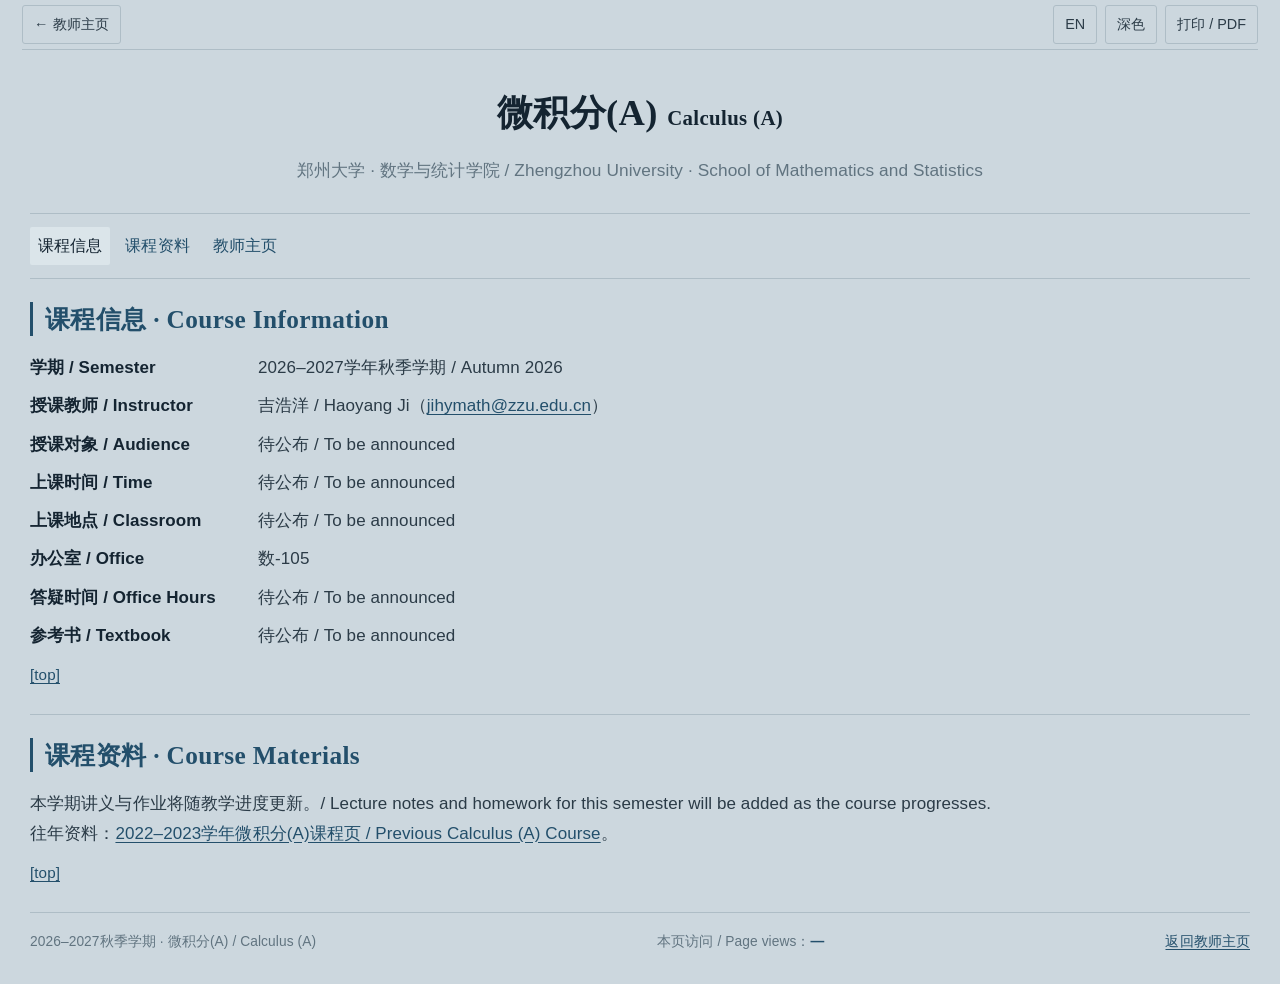
==== commit e9718fb0: "Restore course information fields for autumn 2026 Calculus A" ====
--- a/course-01.html
+++ b/course-01.html
@@ -36,7 +36,12 @@
       <dl class="course-info">
         <div><dt>学期 / Semester</dt><dd>2026–2027学年秋季学期 / Autumn 2026</dd></div>
         <div><dt>授课教师 / Instructor</dt><dd>吉浩洋 / Haoyang Ji（<a href="mailto:jihymath@zzu.edu.cn">jihymath@zzu.edu.cn</a>）</dd></div>
+        <div><dt>授课对象 / Audience</dt><dd>待公布 / To be announced</dd></div>
+        <div><dt>上课时间 / Time</dt><dd>待公布 / To be announced</dd></div>
+        <div><dt>上课地点 / Classroom</dt><dd>待公布 / To be announced</dd></div>
         <div><dt>办公室 / Office</dt><dd>数-105</dd></div>
+        <div><dt>答疑时间 / Office Hours</dt><dd>待公布 / To be announced</dd></div>
+        <div><dt>参考书 / Textbook</dt><dd>待公布 / To be announced</dd></div>
       </dl>
       <a class="top-link" href="#top">[top]</a>
     </section>
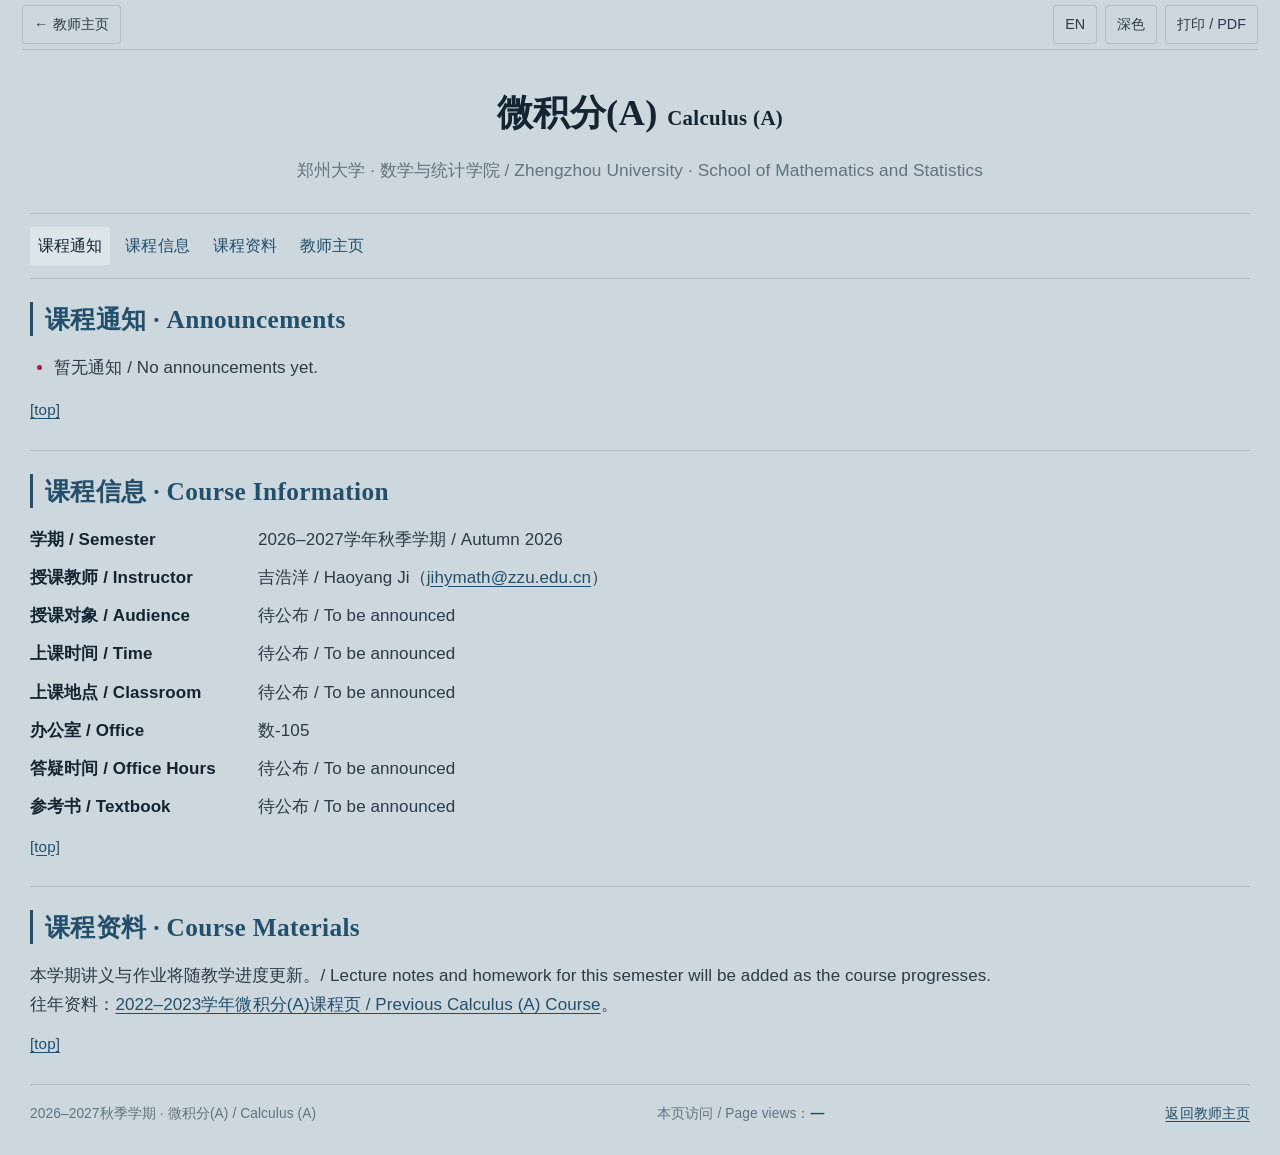
==== commit 2d1103ad: "Restore course announcements" ====
--- a/course-01.html
+++ b/course-01.html
@@ -26,10 +26,19 @@
     </header>
 
     <nav class="course-nav" aria-label="课程导航" data-section-nav>
+      <a href="#announcements" data-zh="课程通知" data-en="Announcements">课程通知</a>
       <a href="#information" data-zh="课程信息" data-en="Course Information">课程信息</a>
       <a href="#materials" data-zh="课程资料" data-en="Course Materials">课程资料</a>
       <a href="index.html#teaching" data-zh="教师主页" data-en="Faculty Home">教师主页</a>
     </nav>
+
+    <section class="course-section" id="announcements">
+      <h2 data-zh="课程通知 · Announcements" data-en="Announcements">课程通知 <span>Announcements</span></h2>
+      <ul class="notice-list">
+        <li>暂无通知 / No announcements yet.</li>
+      </ul>
+      <a class="top-link" href="#top">[top]</a>
+    </section>
 
     <section class="course-section" id="information">
       <h2 data-zh="课程信息 · Course Information" data-en="Course Information">课程信息 <span>Course Information</span></h2>
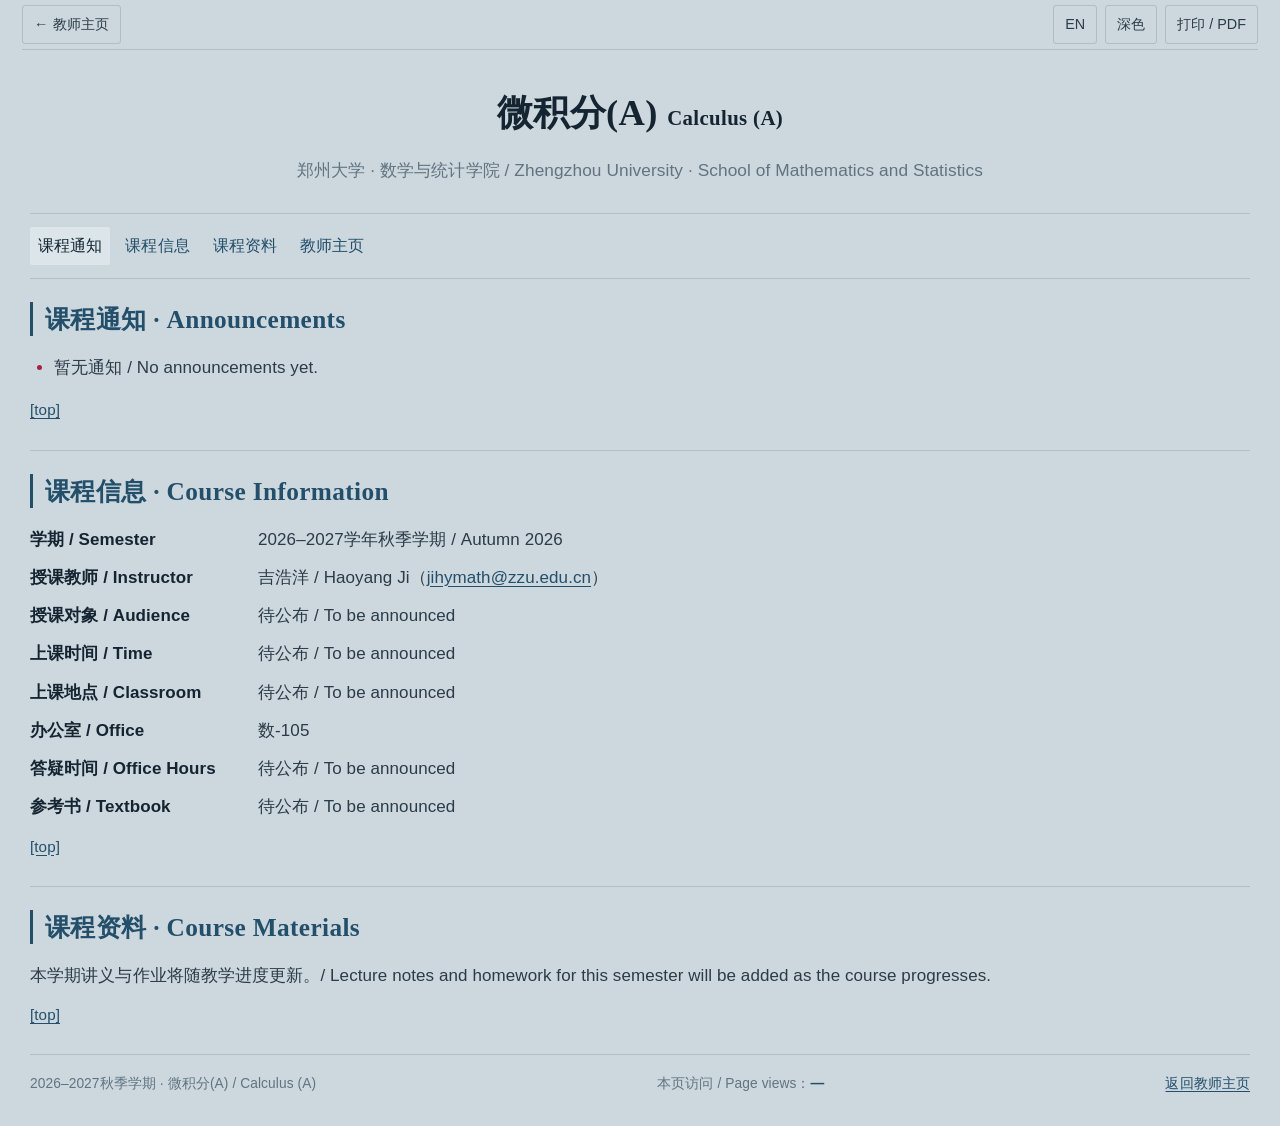
==== commit fdf75496: "Add notices to past courses and remove old materials link" ====
--- a/course-01.html
+++ b/course-01.html
@@ -58,7 +58,6 @@
     <section class="course-section" id="materials">
       <h2 data-zh="课程资料 · Course Materials" data-en="Course Materials">课程资料 <span>Course Materials</span></h2>
       <p>本学期讲义与作业将随教学进度更新。/ Lecture notes and homework for this semester will be added as the course progresses.</p>
-      <p>往年资料：<a href="course-03.html">2022–2023学年微积分(A)课程页 / Previous Calculus (A) Course</a>。</p>
       <a class="top-link" href="#top">[top]</a>
     </section>
 
